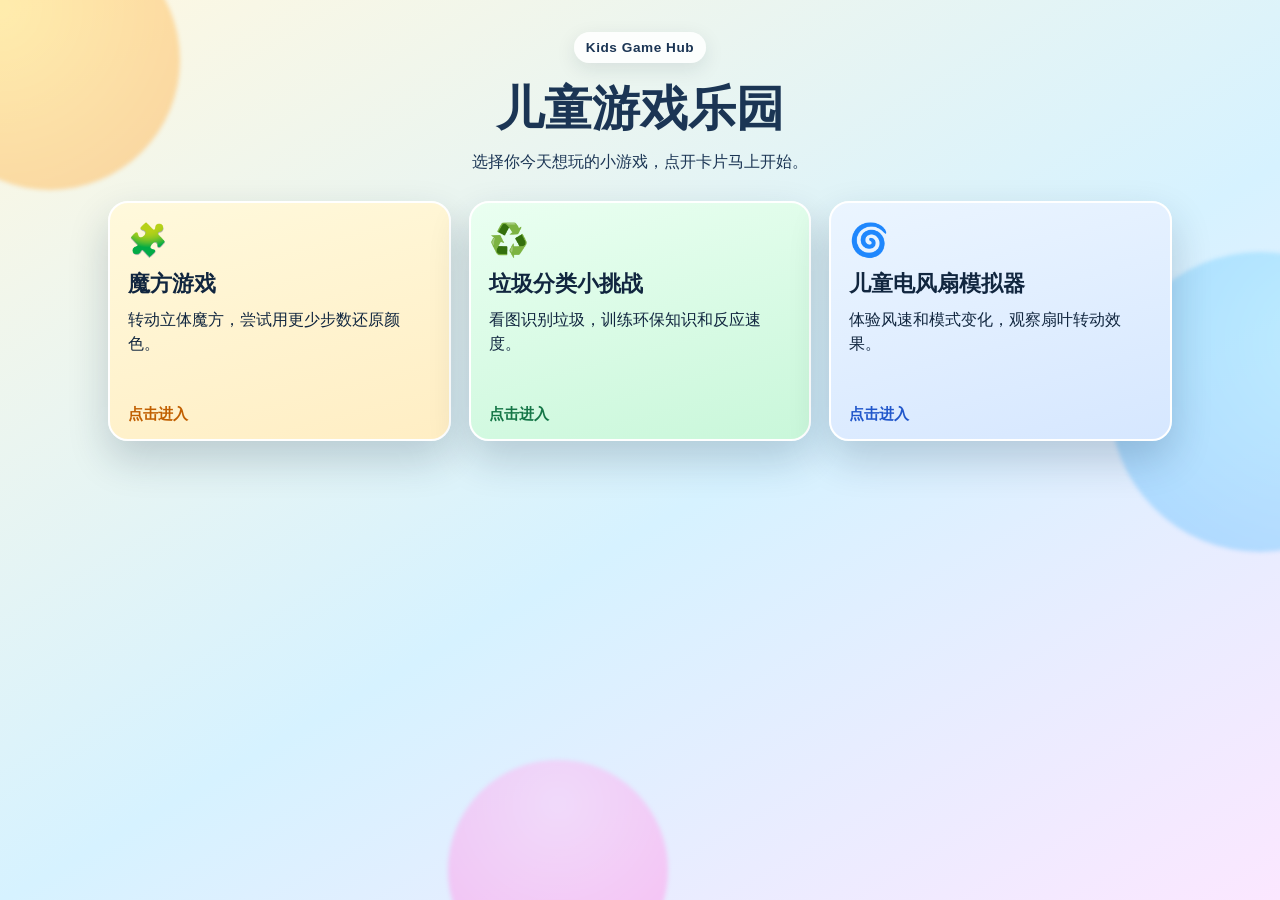
==== index.html @ f7b3d3e5 "Add card-based homepage navigation for kids games" ====
<!doctype html>
<html lang="zh-CN">
  <head>
    <meta charset="UTF-8" />
    <meta name="viewport" content="width=device-width, initial-scale=1.0" />
    <title>儿童游戏乐园导航</title>
    <meta
      name="description"
      content="儿童游戏乐园导航页，点击卡片进入魔方游戏、垃圾分类挑战和电风扇模拟器。"
    />
    <link rel="stylesheet" href="./styles.css" />
  </head>
  <body>
    <div class="bg-shape shape-a"></div>
    <div class="bg-shape shape-b"></div>
    <div class="bg-shape shape-c"></div>

    <main class="shell">
      <header class="hero">
        <p class="hero-badge">Kids Game Hub</p>
        <h1>儿童游戏乐园</h1>
        <p class="hero-subtitle">选择你今天想玩的小游戏，点开卡片马上开始。</p>
      </header>

      <section class="card-grid" aria-label="游戏导航卡片">
        <a class="game-card cube" href="./cube/" aria-label="进入魔方游戏">
          <div class="emoji" aria-hidden="true">🧩</div>
          <h2>魔方游戏</h2>
          <p>转动立体魔方，尝试用更少步数还原颜色。</p>
          <span class="enter">点击进入</span>
        </a>

        <a class="game-card dustbin" href="./dustbin/" aria-label="进入垃圾分类小挑战">
          <div class="emoji" aria-hidden="true">♻️</div>
          <h2>垃圾分类小挑战</h2>
          <p>看图识别垃圾，训练环保知识和反应速度。</p>
          <span class="enter">点击进入</span>
        </a>

        <a class="game-card fan" href="./electric-fan/" aria-label="进入儿童电风扇模拟器">
          <div class="emoji" aria-hidden="true">🌀</div>
          <h2>儿童电风扇模拟器</h2>
          <p>体验风速和模式变化，观察扇叶转动效果。</p>
          <span class="enter">点击进入</span>
        </a>
      </section>
    </main>
  </body>
</html>
---- styles.css ----
:root {
  --sky-1: #fff8e1;
  --sky-2: #d6f2ff;
  --text: #1b3554;
  --card-text: #11263f;
  --white: #ffffff;
  --cube-a: #ffd84d;
  --cube-b: #ff9f43;
  --dust-a: #6fdc8c;
  --dust-b: #2eb872;
  --fan-a: #7bc8ff;
  --fan-b: #3d7eff;
  --shadow: 0 18px 40px rgba(17, 38, 63, 0.2);
}

* {
  box-sizing: border-box;
}

body {
  margin: 0;
  min-height: 100vh;
  color: var(--text);
  font-family: "Trebuchet MS", "Verdana", sans-serif;
  background: linear-gradient(150deg, var(--sky-1) 0%, var(--sky-2) 55%, #fbe7ff 100%);
  overflow-x: hidden;
}

.bg-shape {
  position: fixed;
  border-radius: 50%;
  filter: blur(2px);
  opacity: 0.5;
  pointer-events: none;
  z-index: -1;
  animation: float 9s ease-in-out infinite;
}

.shape-a {
  width: 260px;
  height: 260px;
  background: radial-gradient(circle at 30% 30%, #ffe17a, #ffaf54);
  top: -70px;
  left: -80px;
}

.shape-b {
  width: 300px;
  height: 300px;
  background: radial-gradient(circle at 70% 30%, #9be8ff, #72beff);
  right: -130px;
  top: 28%;
  animation-delay: 1.2s;
}

.shape-c {
  width: 220px;
  height: 220px;
  background: radial-gradient(circle at 50% 20%, #ffc5f6, #ff8ce6);
  left: 35%;
  bottom: -80px;
  animation-delay: 2.4s;
}

.shell {
  max-width: 1100px;
  margin: 0 auto;
  padding: 32px 18px 48px;
}

.hero {
  text-align: center;
  animation: rise 500ms ease;
}

.hero-badge {
  display: inline-block;
  margin: 0;
  padding: 8px 12px;
  border-radius: 999px;
  background: #ffffffd9;
  box-shadow: 0 6px 20px rgba(17, 38, 63, 0.1);
  font-weight: 700;
  letter-spacing: 0.04em;
  font-size: 0.85rem;
}

h1 {
  margin: 14px 0 8px;
  font-size: clamp(2rem, 5vw, 3rem);
}

.hero-subtitle {
  margin: 0 auto;
  max-width: 580px;
  font-size: 1.02rem;
  line-height: 1.5;
}

.card-grid {
  margin-top: 28px;
  display: grid;
  grid-template-columns: repeat(3, minmax(220px, 1fr));
  gap: 18px;
}

.game-card {
  position: relative;
  display: block;
  text-decoration: none;
  color: var(--card-text);
  background: var(--white);
  border-radius: 20px;
  padding: 18px 18px 16px;
  min-height: 240px;
  border: 2px solid #ffffff;
  box-shadow: var(--shadow);
  transform: translateY(0);
  transition: transform 240ms ease, box-shadow 240ms ease;
  animation: rise 580ms ease both;
}

.game-card:nth-child(2) {
  animation-delay: 90ms;
}

.game-card:nth-child(3) {
  animation-delay: 180ms;
}

.game-card:hover,
.game-card:focus-visible {
  transform: translateY(-6px);
  box-shadow: 0 24px 42px rgba(17, 38, 63, 0.24);
  outline: none;
}

.emoji {
  font-size: 2rem;
}

h2 {
  margin: 10px 0 10px;
  font-size: 1.35rem;
}

.game-card p {
  margin: 0;
  line-height: 1.45;
}

.enter {
  position: absolute;
  left: 18px;
  bottom: 14px;
  font-weight: 700;
  font-size: 0.95rem;
}

.cube {
  background: linear-gradient(165deg, #fff9dc 0%, #ffeec4 100%);
}

.cube .enter {
  color: #c15f00;
}

.dustbin {
  background: linear-gradient(165deg, #eafff1 0%, #c9f7da 100%);
}

.dustbin .enter {
  color: #157647;
}

.fan {
  background: linear-gradient(165deg, #ebf5ff 0%, #d6e7ff 100%);
}

.fan .enter {
  color: #2157cb;
}

@keyframes rise {
  from {
    opacity: 0;
    transform: translateY(16px);
  }
  to {
    opacity: 1;
    transform: translateY(0);
  }
}

@keyframes float {
  0% {
    transform: translateY(0px);
  }
  50% {
    transform: translateY(-16px);
  }
  100% {
    transform: translateY(0px);
  }
}

@media (max-width: 900px) {
  .card-grid {
    grid-template-columns: repeat(2, minmax(220px, 1fr));
  }
}

@media (max-width: 640px) {
  .shell {
    padding: 24px 14px 34px;
  }

  .card-grid {
    grid-template-columns: 1fr;
    gap: 14px;
  }

  .game-card {
    min-height: 210px;
  }
}
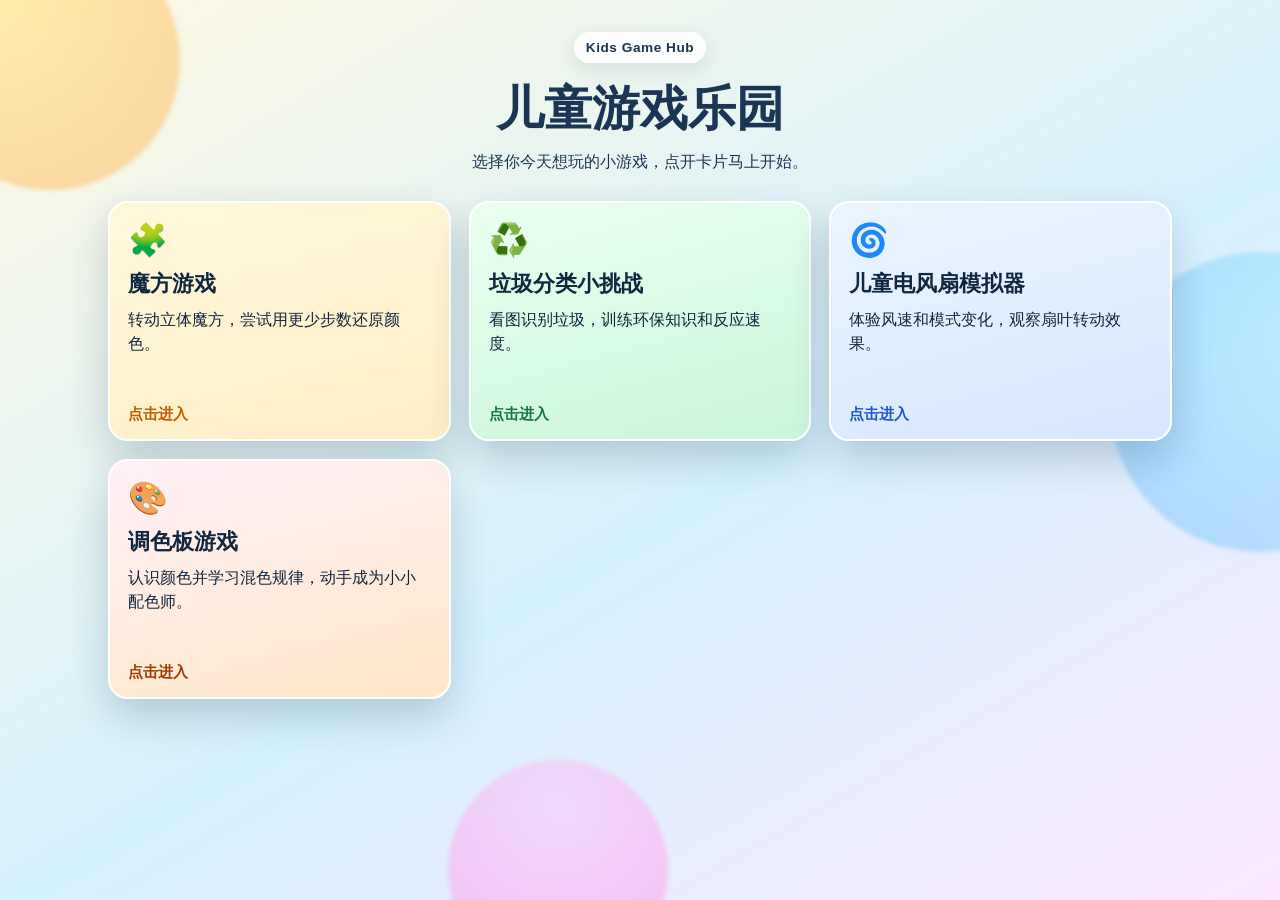
==== commit d57349e4: "add palette game." ====
--- a/index.html
+++ b/index.html
@@ -6,7 +6,7 @@
     <title>儿童游戏乐园导航</title>
     <meta
       name="description"
-      content="儿童游戏乐园导航页，点击卡片进入魔方游戏、垃圾分类挑战和电风扇模拟器。"
+      content="儿童游戏乐园导航页，点击卡片进入魔方游戏、垃圾分类挑战、电风扇模拟器和调色板游戏。"
     />
     <link rel="stylesheet" href="./styles.css" />
   </head>
@@ -43,6 +43,13 @@
           <p>体验风速和模式变化，观察扇叶转动效果。</p>
           <span class="enter">点击进入</span>
         </a>
+
+        <a class="game-card palette" href="./palette/" aria-label="进入调色板游戏">
+          <div class="emoji" aria-hidden="true">🎨</div>
+          <h2>调色板游戏</h2>
+          <p>认识颜色并学习混色规律，动手成为小小配色师。</p>
+          <span class="enter">点击进入</span>
+        </a>
       </section>
     </main>
   </body>
--- a/styles.css
+++ b/styles.css
@@ -128,6 +128,10 @@
   animation-delay: 180ms;
 }
 
+.game-card:nth-child(4) {
+  animation-delay: 270ms;
+}
+
 .game-card:hover,
 .game-card:focus-visible {
   transform: translateY(-6px);
@@ -181,6 +185,14 @@
   color: #2157cb;
 }
 
+.palette {
+  background: linear-gradient(165deg, #fff0f8 0%, #ffe7c8 100%);
+}
+
+.palette .enter {
+  color: #9a3f00;
+}
+
 @keyframes rise {
   from {
     opacity: 0;
